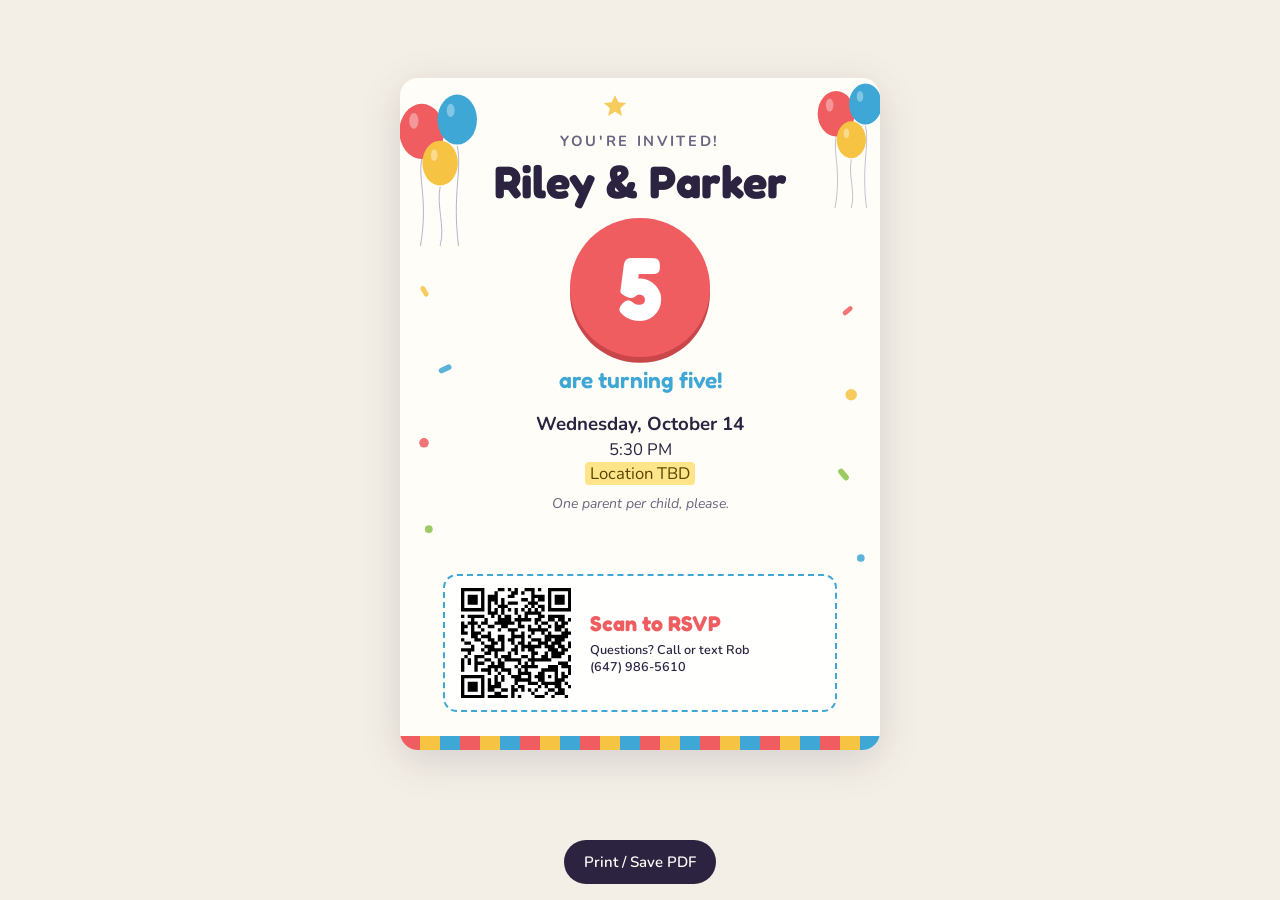
==== invite.html @ ba3ae97b "Add birthday invitation and RSVP page with theme support Printable 5x7 invitation with a QR code, a " ====
<!doctype html>
<html lang="en">
<head>
  <meta charset="utf-8">
  <meta name="viewport" content="width=device-width, initial-scale=1">
  <title>Birthday Invitation</title>
  <link rel="stylesheet" href="assets/base.css">
  <script src="config.js"></script>
  <script src="assets/app.js"></script>
  <script src="assets/vendor/qrcode.js"></script>
</head>
<body>
  <main class="invite-page">
    <article class="card">
      <div class="decor" aria-hidden="true"></div>

      <p class="eyebrow">You're invited!</p>
      <h1 class="names" data-field="names"></h1>
      <div class="age-badge" data-field="age"></div>
      <p class="tagline">are turning <span data-field="ageWord"></span>!</p>

      <p class="details">
        <strong data-field="dateLabel"></strong><br>
        <span data-field="time"></span><br>
        <span data-field="location" data-placeholder="Location TBD"></span>
      </p>
      <p class="note" data-field="guestNote" data-hide-empty></p>

      <section class="rsvp-block">
        <div class="qr" id="qr" aria-label="QR code linking to the RSVP page"></div>
        <div class="rsvp-text">
          <h2>Scan to RSVP</h2>
          <p data-hide-empty-scope>Please reply by <span data-field="rsvpBy" data-hide-empty></span></p>
          <p class="contact">Questions? Call or text <span data-field="host.name"></span><br><span data-field="host.phone"></span></p>
        </div>
      </section>
    </article>
  </main>

  <div class="toolbar">
    <button type="button" onclick="window.print()">Print / Save PDF</button>
  </div>

  <script>
    document.addEventListener("DOMContentLoaded", function () {
      var qr = qrcode(0, "M");
      qr.addData(PARTY.siteUrl);
      qr.make();
      document.getElementById("qr").innerHTML = qr.createSvgTag({ cellSize: 4, margin: 0, scalable: true });
    });
  </script>
</body>
</html>
---- assets/base.css ----
/* Layout shared by every theme. Themes set the variables below and add decoration. */
:root {
  --page-bg: #f4efe6;
  --card-bg: #fffdf8;
  --ink: #2b2340;
  --muted: #6b6380;
  --accent: #ef5d60;
  --accent-2: #3fa7d6;
  --accent-3: #f6c343;
  --field-bg: #ffffff;
  --field-border: #d9d2e3;
  --font-display: system-ui, sans-serif;
  --font-body: system-ui, sans-serif;
  --radius: 18px;
}

* { box-sizing: border-box; }
html, body { margin: 0; }
body {
  background: var(--page-bg);
  color: var(--ink);
  font-family: var(--font-body);
  -webkit-font-smoothing: antialiased;
}
.missing { background: #ffe58a; color: #5a4500; padding: 0 .3em; border-radius: 4px; }

/* ---------- Invitation card (invite.html) ---------- */
.invite-page { min-height: 100vh; display: grid; place-items: center; padding: 24px 16px 96px; }
.card {
  position: relative;
  width: 5in; height: 7in;
  max-width: 100%;
  background: var(--card-bg);
  border-radius: var(--radius);
  box-shadow: 0 10px 40px rgba(40, 30, 70, .15);
  overflow: hidden;
  display: flex; flex-direction: column; align-items: center;
  text-align: center;
  padding: .55in .45in .4in;
}
.card .decor { position: absolute; inset: 0; pointer-events: none; }
.card > *:not(.decor) { position: relative; }

.eyebrow {
  font-family: var(--font-body);
  text-transform: uppercase; letter-spacing: .18em;
  font-size: 11pt; font-weight: 700; color: var(--muted);
  margin: 0;
}
.names {
  font-family: var(--font-display);
  font-size: 34pt; line-height: 1.05; font-weight: 700;
  margin: .08in 0 0; color: var(--ink);
}
.age-badge {
  display: grid; place-items: center;
  width: 1.45in; height: 1.45in; margin: .12in 0 .04in;
  border-radius: 50%;
  background: var(--accent); color: #fff;
  font-family: var(--font-display); font-weight: 700;
  font-size: 66pt; line-height: 1;
  box-shadow: 0 .06in 0 var(--accent-shadow, rgba(0,0,0,.12));
}
.tagline {
  font-family: var(--font-display);
  font-size: 17pt; margin: .06in 0 .18in; color: var(--accent-2); font-weight: 600;
}
.details { font-size: 12.5pt; line-height: 1.45; margin: 0; }
.details strong { font-size: 14pt; }
.note { font-size: 10.5pt; color: var(--muted); margin: .08in 0 0; font-style: italic; }

.rsvp-block {
  margin-top: auto;
  display: flex; align-items: center; gap: .2in;
  text-align: left;
  background: var(--rsvp-bg, rgba(255,255,255,.85));
  border: 2px dashed var(--accent-2);
  border-radius: 14px;
  padding: .12in .16in;
  width: 100%;
}
.qr { width: 1.15in; height: 1.15in; flex: none; }
.qr svg { width: 100%; height: 100%; display: block; }
.rsvp-text h2 { font-family: var(--font-display); font-size: 16pt; margin: 0 0 .03in; color: var(--accent); }
.rsvp-text p { margin: 0; font-size: 9.5pt; line-height: 1.4; color: var(--muted); }
.rsvp-text .contact { color: var(--ink); font-weight: 600; margin-top: .05in; }

.toolbar {
  position: fixed; bottom: 16px; left: 50%; transform: translateX(-50%);
  display: flex; gap: 8px;
}
.toolbar button, .btn {
  font: 600 15px var(--font-body);
  border: 0; border-radius: 999px; cursor: pointer;
  padding: 12px 20px;
  background: var(--ink); color: var(--card-bg);
}

@media print {
  @page { size: 5in 7in; margin: 0; }
  body { background: none; }
  .invite-page { padding: 0; min-height: 0; display: block; }
  .card { box-shadow: none; border-radius: 0; }
  .toolbar { display: none; }
  .missing { background: none; }
}

/* ---------- RSVP page (index.html) ---------- */
.rsvp-page { max-width: 520px; margin: 0 auto; padding: 16px 16px 48px; }
.hero {
  position: relative; overflow: hidden;
  background: var(--card-bg);
  border-radius: var(--radius);
  padding: 36px 20px 28px;
  text-align: center;
  box-shadow: 0 6px 24px rgba(40, 30, 70, .1);
}
.hero .decor { position: absolute; inset: 0; pointer-events: none; }
.hero > *:not(.decor) { position: relative; }
.hero .names { font-size: clamp(30px, 9vw, 42px); }
.hero .age-badge { width: 92px; height: 92px; font-size: 54px; margin: 12px auto 4px; }
.hero .tagline { font-size: 20px; margin-bottom: 14px; }
.hero .details { font-size: 16px; }
.hero .details strong { font-size: 17px; }
.hero .note { font-size: 14px; margin-top: 8px; }

.panel {
  margin-top: 16px;
  background: var(--card-bg);
  border-radius: var(--radius);
  padding: 24px 20px;
  box-shadow: 0 6px 24px rgba(40, 30, 70, .1);
}
.panel h2 { font-family: var(--font-display); font-size: 24px; margin: 0 0 4px; }
.panel .sub { margin: 0 0 18px; color: var(--muted); font-size: 15px; }

.field { display: block; margin-bottom: 14px; }
.field span { display: block; font-weight: 700; font-size: 14px; margin-bottom: 6px; }
.field span em { font-weight: 400; color: var(--muted); font-style: normal; }
.field input {
  width: 100%;
  font: 16px var(--font-body); color: var(--ink);
  background: var(--field-bg);
  border: 2px solid var(--field-border); border-radius: 12px;
  padding: 12px 14px;
}
.field input:focus { outline: none; border-color: var(--accent-2); }

fieldset { border: 0; padding: 0; margin: 4px 0 20px; }
legend { font-weight: 700; font-size: 14px; margin-bottom: 8px; padding: 0; }
.choices { display: grid; grid-template-columns: 1fr 1fr; gap: 10px; }
.choice input { position: absolute; opacity: 0; pointer-events: none; }
.choice span {
  display: block; text-align: center;
  border: 2px solid var(--field-border); border-radius: 14px;
  padding: 14px 8px; font-weight: 700; font-size: 16px; cursor: pointer;
  background: var(--field-bg);
}
.choice input:focus-visible + span { outline: 3px solid var(--accent-2); outline-offset: 2px; }
.choice input[value="yes"]:checked + span { background: var(--accent-2); border-color: var(--accent-2); color: #fff; }
.choice input[value="no"]:checked + span { background: var(--muted); border-color: var(--muted); color: #fff; }

.btn { width: 100%; background: var(--accent); font-size: 17px; padding: 15px; }
.btn[disabled] { opacity: .6; cursor: default; }
.error { color: #b3261e; font-size: 14px; margin: 10px 0 0; }
.hp { position: absolute; left: -9999px; }

.thanks { text-align: center; }
.thanks .big { font-size: 48px; margin: 0; }
.footer { text-align: center; color: var(--muted); font-size: 14px; margin-top: 20px; }
.footer a { color: inherit; font-weight: 700; }
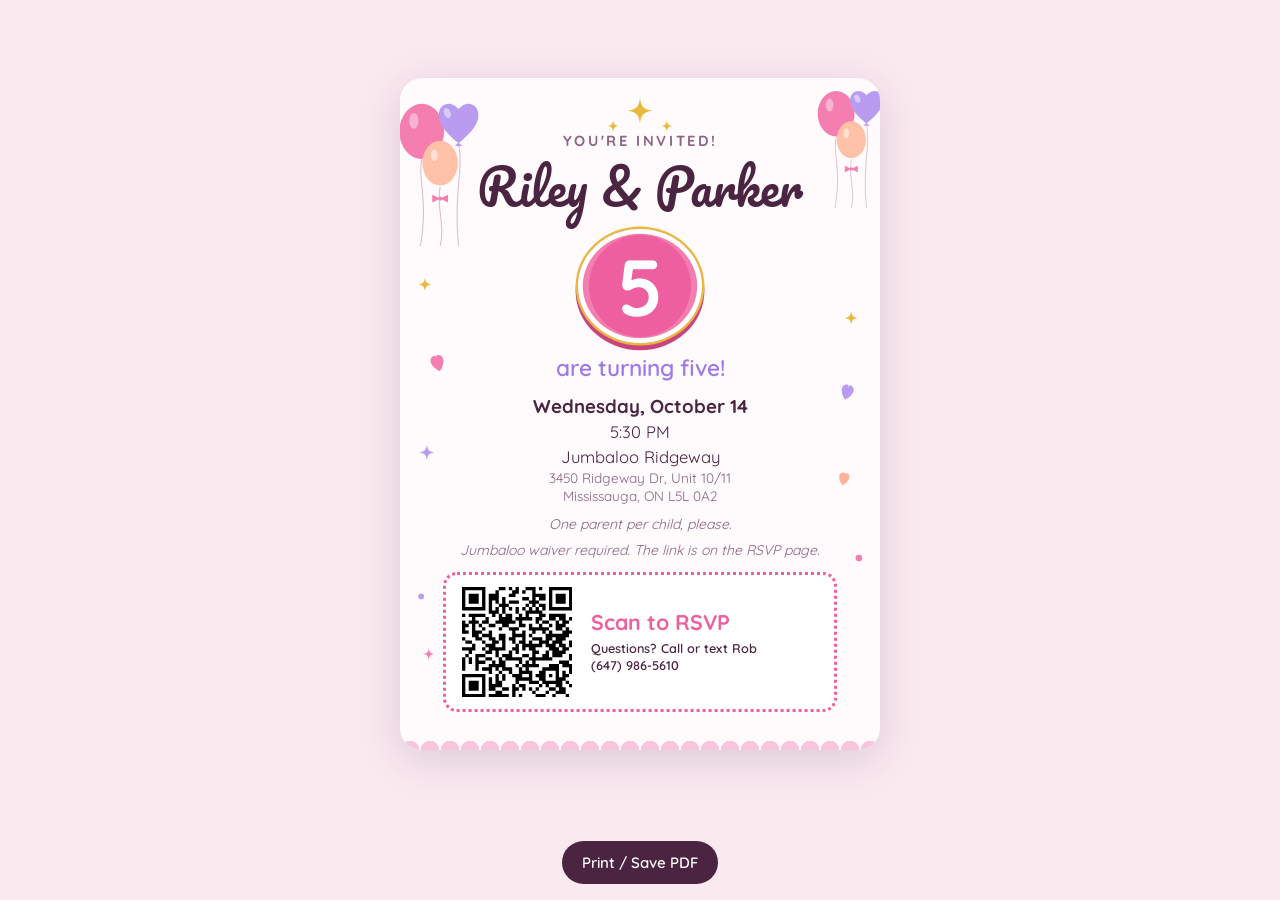
==== commit 256c426a: "Move party to Jumbaloo Ridgeway, add waiver link, pink theme - New venue address, split over two lin" ====
--- a/invite.html
+++ b/invite.html
@@ -22,9 +22,11 @@
       <p class="details">
         <strong data-field="dateLabel"></strong><br>
         <span data-field="time"></span><br>
-        <span data-field="location" data-placeholder="Location TBD"></span>
+        <span data-field="location" data-placeholder="Location TBD"></span><br>
+        <small class="address" data-field="address" data-hide-empty></small>
       </p>
       <p class="note" data-field="guestNote" data-hide-empty></p>
+      <p class="note waiver-note" data-show-if="waiverUrl">Jumbaloo waiver required. The link is on the RSVP page.</p>
 
       <section class="rsvp-block">
         <div class="qr" id="qr" aria-label="QR code linking to the RSVP page"></div>
--- a/assets/base.css
+++ b/assets/base.css
@@ -54,21 +54,23 @@
 }
 .age-badge {
   display: grid; place-items: center;
-  width: 1.45in; height: 1.45in; margin: .12in 0 .04in;
+  width: 1.3in; height: 1.3in; margin: .12in 0 .04in;
   border-radius: 50%;
   background: var(--accent); color: #fff;
   font-family: var(--font-display); font-weight: 700;
-  font-size: 66pt; line-height: 1;
+  font-size: 60pt; line-height: 1;
   box-shadow: 0 .06in 0 var(--accent-shadow, rgba(0,0,0,.12));
 }
 .tagline {
   font-family: var(--font-display);
-  font-size: 17pt; margin: .06in 0 .18in; color: var(--accent-2); font-weight: 600;
+  font-size: 17pt; margin: .06in 0 .12in; color: var(--accent-2); font-weight: 600;
 }
 .details { font-size: 12.5pt; line-height: 1.45; margin: 0; }
 .details strong { font-size: 14pt; }
+.address { display: inline-block; font-size: .82em; line-height: 1.35; color: var(--muted); white-space: pre-line; }
 .note { font-size: 10.5pt; color: var(--muted); margin: .08in 0 0; font-style: italic; }
 
+.waiver-note { margin-bottom: .14in; }
 .rsvp-block {
   margin-top: auto;
   display: flex; align-items: center; gap: .2in;
@@ -122,6 +124,7 @@
 .hero .tagline { font-size: 20px; margin-bottom: 14px; }
 .hero .details { font-size: 16px; }
 .hero .details strong { font-size: 17px; }
+.map-link { color: inherit; text-decoration-color: var(--accent-2); text-underline-offset: 3px; }
 .hero .note { font-size: 14px; margin-top: 8px; }
 
 .panel {
@@ -161,11 +164,14 @@
 .choice input[value="no"]:checked + span { background: var(--muted); border-color: var(--muted); color: #fff; }
 
 .btn { width: 100%; background: var(--accent); font-size: 17px; padding: 15px; }
+a.btn { display: block; text-align: center; text-decoration: none; }
+.btn-secondary { background: var(--accent-2); }
 .btn[disabled] { opacity: .6; cursor: default; }
 .error { color: #b3261e; font-size: 14px; margin: 10px 0 0; }
 .hp { position: absolute; left: -9999px; }
 
 .thanks { text-align: center; }
+.thanks .btn { margin-top: 8px; }
 .thanks .big { font-size: 48px; margin: 0; }
 .footer { text-align: center; color: var(--muted); font-size: 14px; margin-top: 20px; }
 .footer a { color: inherit; font-weight: 700; }
